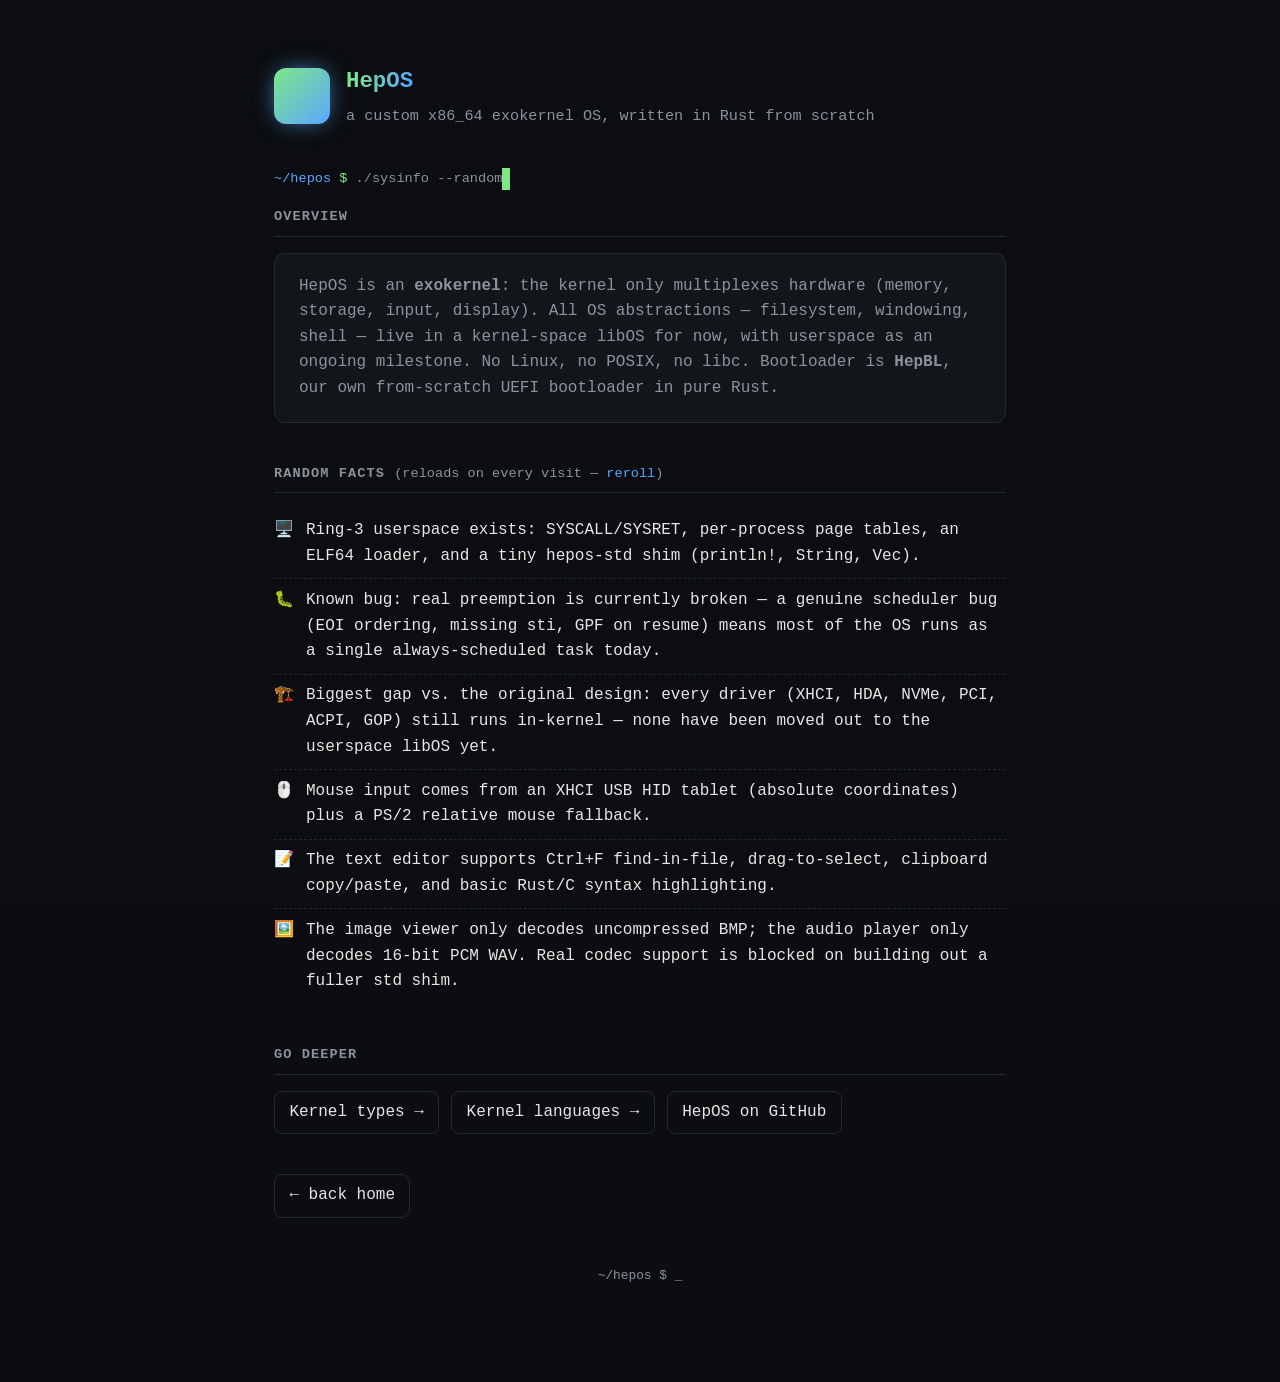
==== hepos.html @ 76fafe7e "Add files via upload" ====
<!DOCTYPE html>
<html lang="en">
<head>
<meta charset="UTF-8">
<meta name="viewport" content="width=device-width, initial-scale=1.0">
<title>HepOS — project details</title>
<link rel="stylesheet" href="style.css">
</head>
<body>

  <header>
    <div class="avatar" aria-hidden="true"></div>
    <div>
      <h1><span class="glow-text">HepOS</span></h1>
      <div class="subtitle">a custom x86_64 exokernel OS, written in Rust from scratch</div>
    </div>
  </header>

  <p class="prompt"><span class="path">~/hepos</span> <span class="dollar">$</span> ./sysinfo --random<span class="cursor-blink">&nbsp;</span></p>

  <section>
    <h2>Overview</h2>
    <div class="card">
      <p>HepOS is an <strong>exokernel</strong>: the kernel only multiplexes hardware (memory, storage, input, display). All OS abstractions — filesystem, windowing, shell — live in a kernel-space libOS for now, with userspace as an ongoing milestone. No Linux, no POSIX, no libc. Bootloader is <strong>HepBL</strong>, our own from-scratch UEFI bootloader in pure Rust.</p>
    </div>
  </section>

  <section>
    <h2>Random facts <span id="reroll-hint" style="text-transform:none;letter-spacing:normal;font-weight:normal;">(reloads on every visit — <a href="javascript:void(0)" onclick="location.reload()">reroll</a>)</span></h2>
    <ul class="facts" id="fact-list"></ul>
  </section>

  <section>
    <h2>Go deeper</h2>
    <div class="links">
      <a href="kernel-types.html">Kernel types →</a>
      <a href="kernel-languages.html">Kernel languages →</a>
      <a href="https://github.com/The-Hep-Group/HepOS">HepOS on GitHub</a>
    </div>
  </section>

  <div class="links">
    <a href="index.html">← back home</a>
  </div>

  <footer>
    <span class="path">~/hepos</span> <span class="dollar">$</span> _
  </footer>

  <script src="bg-fx.js"></script>
  <script>
    var FACTS = [
      ["✅", "The kernel is a genuine exokernel — hardware multiplexing only, no policy baked in."],
      ["🦀", "Written in Rust nightly, no_std + alloc, targeting x86_64-unknown-none bare metal."],
      ["🛫", "HepBL, our own UEFI bootloader, replaced Limine — hand-written UEFI FFI, zero external crates."],
      ["⚙️", "The entire assembly footprint of the bootloader handoff is five instructions: cli, load CR3, load RSP, zero RBP, jmp to the kernel entry."],
      ["💾", "HepFS is a custom flat-inode filesystem: 4KB blocks, 12 direct blocks + indirect + double-indirect, max file size ~4GB."],
      ["🖱️", "Mouse input comes from an XHCI USB HID tablet (absolute coordinates) plus a PS/2 relative mouse fallback."],
      ["🎨", "The desktop is fully software-rendered onto a GOP framebuffer — double-buffered, no tearing, ~60fps."],
      ["🪟", "Every app supports multiple instances — Terminal, Editor, Files, Image Viewer — with taskbar grouping and jump lists."],
      ["🌐", "The networking stack is hand-written: ARP, ICMP, IP, TCP (3-way handshake), a DNS resolver, and an HTTP GET client (wget)."],
      ["🔊", "Intel HDA audio works via a real DMA PCM stream — beep(hz, ms) and WAV playback, both non-blocking with a poll-once-per-frame state machine."],
      ["🖥️", "Ring-3 userspace exists: SYSCALL/SYSRET, per-process page tables, an ELF64 loader, and a tiny hepos-std shim (println!, String, Vec)."],
      ["🐛", "Known bug: real preemption is currently broken — a genuine scheduler bug (EOI ordering, missing sti, GPF on resume) means most of the OS runs as a single always-scheduled task today."],
      ["🏗️", "Biggest gap vs. the original design: every driver (XHCI, HDA, NVMe, PCI, ACPI, GOP) still runs in-kernel — none have been moved out to the userspace libOS yet."],
      ["📀", "Storage is NVMe-only right now — no AHCI/SATA driver exists, despite the original plan calling for both."],
      ["🖼️", "The image viewer only decodes uncompressed BMP; the audio player only decodes 16-bit PCM WAV. Real codec support is blocked on building out a fuller std shim."],
      ["⌨️", "The terminal has 30+ commands, history, tab completion, and live syntax-highlighted input as you type — reusing the same tokenizer as the text editor."],
      ["📝", "The text editor supports Ctrl+F find-in-file, drag-to-select, clipboard copy/paste, and basic Rust/C syntax highlighting."],
      ["🧠", "x2APIC is used in MSR mode specifically to avoid mapping xAPIC MMIO at a fixed physical address."],
      ["🔌", "PCI devices are enumerated via raw config-space access (ports 0xCF8/0xCFC) — no ACPI tables needed for basic enumeration."],
      ["🧩", "The memory allocator is a slab allocator with 10 size classes from 8 bytes to 4KB, backed by a bitmap physical memory manager."]
    ];

    function shuffle(arr) {
      var a = arr.slice();
      for (var i = a.length - 1; i > 0; i--) {
        var j = Math.floor(Math.random() * (i + 1));
        var tmp = a[i]; a[i] = a[j]; a[j] = tmp;
      }
      return a;
    }

    var chosen = shuffle(FACTS).slice(0, 6);
    var list = document.getElementById("fact-list");
    chosen.forEach(function (f, i) {
      var li = document.createElement("li");
      li.style.animationDelay = (0.05 * (i + 1)) + "s";
      var emoji = document.createElement("span");
      emoji.className = "emoji";
      emoji.textContent = f[0];
      var text = document.createElement("span");
      text.textContent = f[1];
      li.appendChild(emoji);
      li.appendChild(text);
      list.appendChild(li);
    });
  </script>
</body>
</html>
---- style.css ----
:root {
  --bg: #0b0d10;
  --bg-alt: #12151a;
  --fg: #e6e6e6;
  --muted: #8a929e;
  --accent: #7ee787;
  --accent2: #58a6ff;
  --accent3: #f2cc60;
  --border: #232830;
  --mono: "SFMono-Regular", Consolas, "Liberation Mono", Menlo, monospace;
}
* { box-sizing: border-box; }
html, body {
  margin: 0;
  padding: 0;
  background: var(--bg);
  color: var(--fg);
  font-family: var(--mono);
  line-height: 1.6;
}
body {
  max-width: 780px;
  margin: 0 auto;
  padding: 4rem 1.5rem 6rem;
  position: relative;
  z-index: 1;
}
a { color: var(--accent2); text-decoration: none; }
a:hover { text-decoration: underline; }

/* animated backdrop canvas sits behind everything */
#bg-fx {
  position: fixed;
  inset: 0;
  z-index: 0;
  pointer-events: none;
}

/* subtle scanline overlay */
body::before {
  content: "";
  position: fixed;
  inset: 0;
  z-index: 2;
  pointer-events: none;
  background: repeating-linear-gradient(
    to bottom,
    rgba(255,255,255,0.015) 0px,
    rgba(255,255,255,0.015) 1px,
    transparent 1px,
    transparent 3px
  );
  mix-blend-mode: overlay;
}

header {
  display: flex;
  align-items: center;
  gap: 1rem;
  margin-bottom: 2.5rem;
}
.avatar {
  width: 56px;
  height: 56px;
  border-radius: 12px;
  background: linear-gradient(135deg, var(--accent), var(--accent2), var(--accent3));
  background-size: 200% 200%;
  animation: gradient-shift 6s ease infinite;
  flex-shrink: 0;
  box-shadow: 0 0 24px -6px var(--accent2);
}
@keyframes gradient-shift {
  0%, 100% { background-position: 0% 50%; }
  50% { background-position: 100% 50%; }
}
h1 {
  margin: 0;
  font-size: 1.4rem;
  color: var(--fg);
}
.glow-text {
  background: linear-gradient(90deg, var(--accent), var(--accent2), var(--accent3), var(--accent));
  background-size: 300% auto;
  -webkit-background-clip: text;
  background-clip: text;
  color: transparent;
  animation: glow-shift 5s linear infinite;
}
@keyframes glow-shift {
  to { background-position: 300% center; }
}
.wave { display: inline-block; animation: wave 2.2s infinite; transform-origin: 70% 70%; }
@keyframes wave {
  0%, 60%, 100% { transform: rotate(0deg); }
  10% { transform: rotate(14deg); }
  20% { transform: rotate(-8deg); }
  30% { transform: rotate(14deg); }
  40% { transform: rotate(-4deg); }
  50% { transform: rotate(10deg); }
}
.subtitle {
  color: var(--muted);
  font-size: 0.95rem;
  margin-top: 0.25rem;
}

.prompt {
  color: var(--muted);
  font-size: 0.85rem;
  margin: 0 0 1rem;
}
.prompt .path { color: var(--accent2); }
.prompt .dollar { color: var(--accent); }
.cursor-blink {
  display: inline-block;
  width: 0.55em;
  background: var(--accent);
  animation: blink 1s step-end infinite;
}
@keyframes blink { 50% { opacity: 0; } }

section { margin-bottom: 2.5rem; }
section h2 {
  font-size: 0.85rem;
  text-transform: uppercase;
  letter-spacing: 0.08em;
  color: var(--muted);
  border-bottom: 1px solid var(--border);
  padding-bottom: 0.5rem;
  margin-bottom: 1rem;
}

ul.facts { list-style: none; margin: 0; padding: 0; }
ul.facts li {
  padding: 0.55rem 0;
  border-bottom: 1px dashed var(--border);
  display: flex;
  gap: 0.75rem;
  opacity: 0;
  animation: fade-in-up 0.5s ease forwards;
}
ul.facts li:last-child { border-bottom: none; }
ul.facts .emoji { flex-shrink: 0; }
@keyframes fade-in-up {
  from { opacity: 0; transform: translateY(6px); }
  to { opacity: 1; transform: translateY(0); }
}

.card {
  background: var(--bg-alt);
  border: 1px solid var(--border);
  border-radius: 10px;
  padding: 1.25rem 1.5rem;
  transition: border-color 0.25s ease, transform 0.25s ease, box-shadow 0.25s ease;
}
.card.clickable { cursor: pointer; display: block; }
.card.clickable:hover {
  border-color: var(--accent2);
  transform: translateY(-3px);
  box-shadow: 0 10px 30px -12px rgba(88, 166, 255, 0.35);
  text-decoration: none;
}
.card h3 { margin: 0 0 0.5rem; color: var(--accent); font-size: 1.05rem; }
.card p { margin: 0; color: var(--muted); }
.card .hint {
  margin-top: 0.75rem;
  font-size: 0.75rem;
  color: var(--accent2);
}
.tags { margin-top: 0.9rem; display: flex; flex-wrap: wrap; gap: 0.5rem; }
.tag {
  font-size: 0.75rem;
  color: var(--accent2);
  border: 1px solid var(--border);
  border-radius: 999px;
  padding: 0.2rem 0.7rem;
}

.links { display: flex; flex-wrap: wrap; gap: 0.75rem; }
.links a {
  border: 1px solid var(--border);
  border-radius: 8px;
  padding: 0.5rem 0.9rem;
  color: var(--fg);
  transition: border-color 0.2s ease, transform 0.2s ease;
}
.links a:hover {
  border-color: var(--accent2);
  text-decoration: none;
  transform: translateY(-2px);
}

.status-line {
  color: var(--muted);
  font-size: 0.8rem;
  margin: 1.5rem 0;
}
.status-line .ok { color: var(--accent); }

footer {
  margin-top: 3rem;
  color: var(--muted);
  font-size: 0.8rem;
  text-align: center;
}

::selection { background: var(--accent2); color: #04121f; }
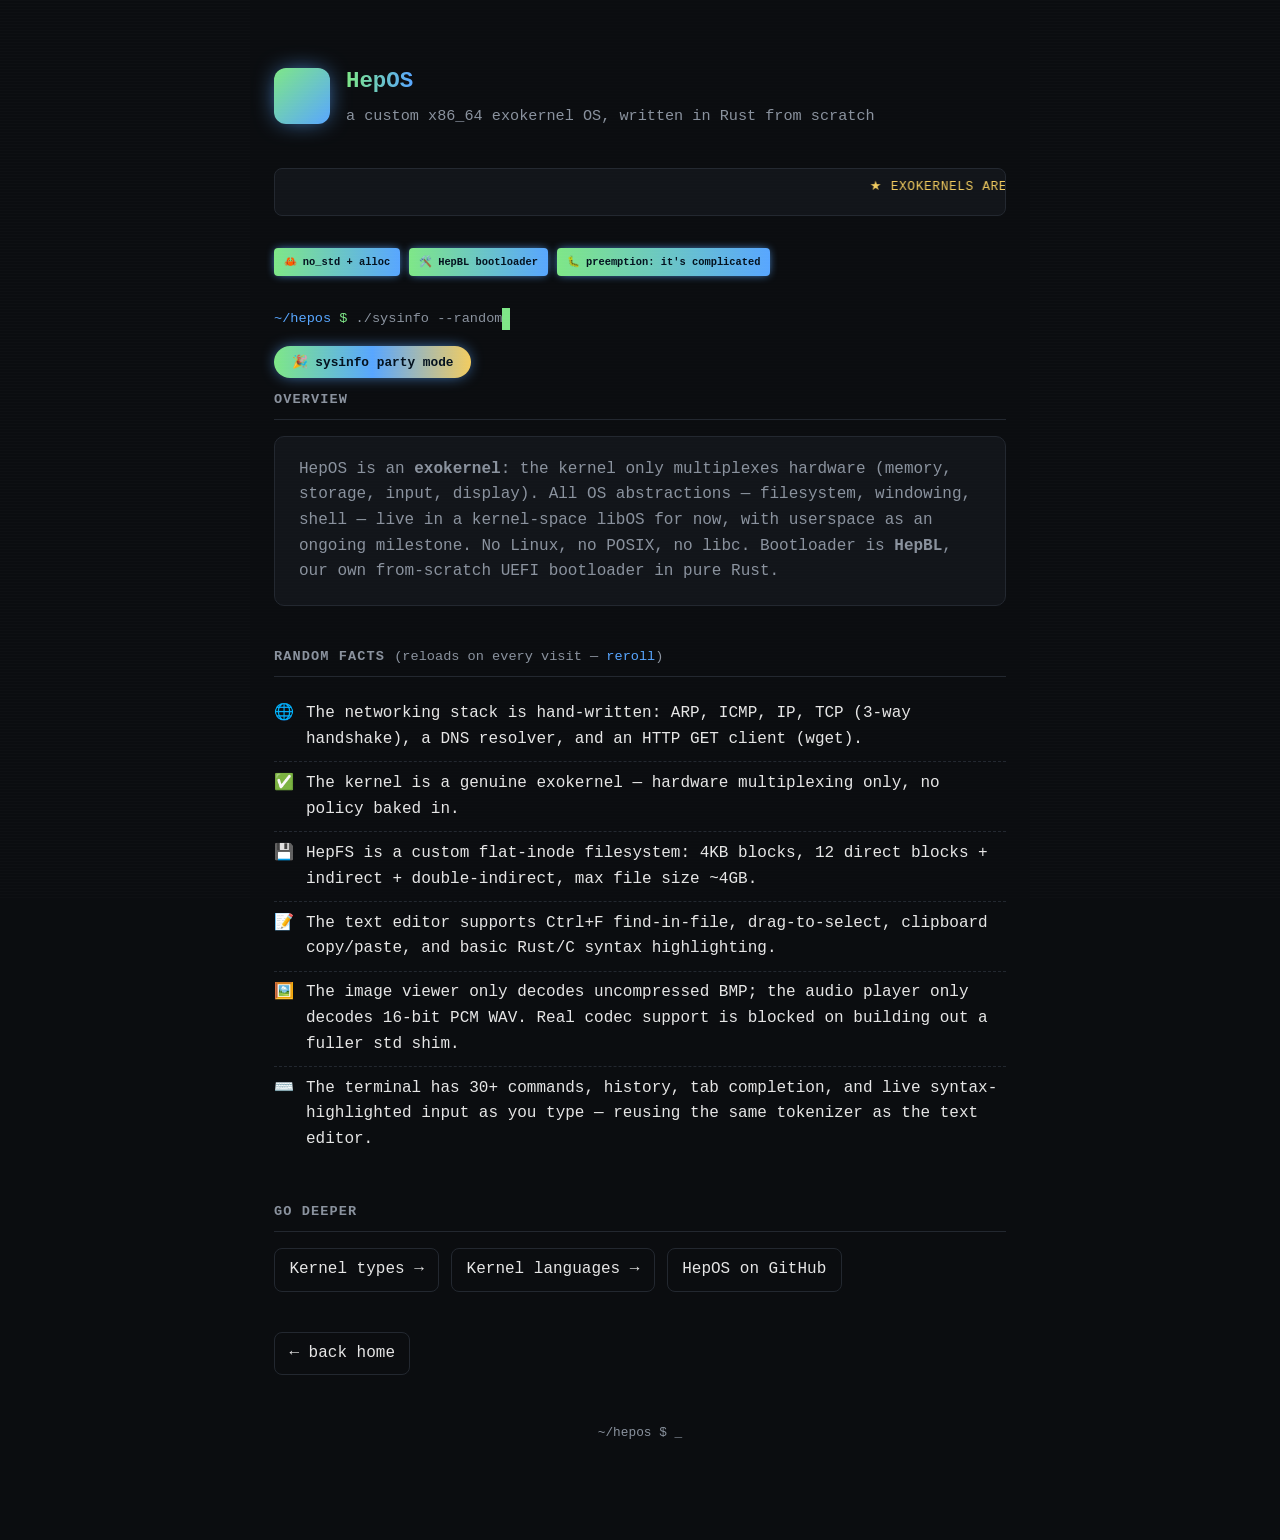
==== commit 485056f5: "add EVEN MORE FX fah" ====
--- a/hepos.html
+++ b/hepos.html
@@ -16,7 +16,19 @@
     </div>
   </header>
 
+  <div class="marquee-wrap">
+    <marquee>★ EXOKERNELS ARE UNDERRATED ★ WRITTEN IN 100% RUST ★ NO LINUX WAS USED IN THE MAKING OF THIS OS ★ HAND CRAFTED BOOTLOADER ★</marquee>
+  </div>
+
+  <div class="badge-row">
+    <span class="badge">🦀 no_std + alloc</span>
+    <span class="badge">🛠️ HepBL bootloader</span>
+    <span class="badge">🐛 preemption: it's complicated</span>
+  </div>
+
   <p class="prompt"><span class="path">~/hepos</span> <span class="dollar">$</span> ./sysinfo --random<span class="cursor-blink">&nbsp;</span></p>
+
+  <button class="confetti-btn" onclick="blastConfetti()" type="button">🎉 sysinfo party mode</button>
 
   <section>
     <h2>Overview</h2>
@@ -48,6 +60,7 @@
   </footer>
 
   <script src="bg-fx.js"></script>
+  <script src="sparkles.js"></script>
   <script>
     var FACTS = [
       ["✅", "The kernel is a genuine exokernel — hardware multiplexing only, no policy baked in."],
--- a/style.css
+++ b/style.css
@@ -205,3 +205,138 @@
 }
 
 ::selection { background: var(--accent2); color: #04121f; }
+
+/* ============ EXTRA VISUAL NOISE (no reason, just vibes) ============ */
+
+.marquee-wrap {
+  border: 1px solid var(--border);
+  border-radius: 8px;
+  background: var(--bg-alt);
+  overflow: hidden;
+  margin: 0 0 2rem;
+  padding: 0.5rem 0;
+}
+.marquee-wrap marquee {
+  color: var(--accent3);
+  font-size: 0.8rem;
+  letter-spacing: 0.05em;
+}
+
+.badge-row {
+  display: flex;
+  flex-wrap: wrap;
+  gap: 0.6rem;
+  margin: 0 0 2rem;
+}
+.badge-row .badge {
+  font-size: 0.65rem;
+  padding: 0.35rem 0.6rem;
+  border-radius: 4px;
+  color: #04121f;
+  font-weight: bold;
+  background: linear-gradient(90deg, var(--accent), var(--accent2), var(--accent3), var(--accent));
+  background-size: 300% auto;
+  animation: glow-shift 4s linear infinite;
+  box-shadow: 0 0 10px -2px var(--accent2);
+}
+
+/* rainbow chasing border on cards */
+.card {
+  position: relative;
+}
+.card::before {
+  content: "";
+  position: absolute;
+  inset: -2px;
+  border-radius: 12px;
+  padding: 2px;
+  background: conic-gradient(from var(--rainbow-angle, 0deg), var(--accent), var(--accent2), var(--accent3), var(--accent));
+  -webkit-mask: linear-gradient(#000 0 0) content-box, linear-gradient(#000 0 0);
+  -webkit-mask-composite: xor;
+  mask-composite: exclude;
+  opacity: 0;
+  transition: opacity 0.25s ease;
+  animation: rainbow-spin 4s linear infinite;
+  pointer-events: none;
+  z-index: -1;
+}
+.card:hover::before { opacity: 1; }
+@property --rainbow-angle {
+  syntax: '<angle>';
+  initial-value: 0deg;
+  inherits: false;
+}
+@keyframes rainbow-spin {
+  to { --rainbow-angle: 360deg; }
+}
+
+/* glitchy headings, because why not */
+h1, section h2 {
+  cursor: default;
+  transition: text-shadow 0.15s ease;
+}
+h1:hover, section h2:hover {
+  animation: glitch 0.3s steps(2) infinite;
+}
+@keyframes glitch {
+  0% { text-shadow: 2px 0 var(--accent2), -2px 0 var(--accent3); }
+  50% { text-shadow: -2px 0 var(--accent2), 2px 0 var(--accent3); }
+  100% { text-shadow: 2px 0 var(--accent3), -2px 0 var(--accent2); }
+}
+
+/* sparkle emoji that drifts across the page for absolutely no reason */
+.floaty-sparkle {
+  position: fixed;
+  pointer-events: none;
+  z-index: 3;
+  font-size: 1.1rem;
+  animation: float-up linear forwards;
+  opacity: 0.85;
+}
+@keyframes float-up {
+  from { transform: translateY(0) rotate(0deg); opacity: 0.85; }
+  to { transform: translateY(-120px) rotate(180deg); opacity: 0; }
+}
+
+.confetti-btn {
+  font-family: var(--mono);
+  font-size: 0.8rem;
+  color: #04121f;
+  font-weight: bold;
+  background: linear-gradient(90deg, var(--accent), var(--accent2), var(--accent3));
+  border: none;
+  border-radius: 999px;
+  padding: 0.5rem 1.1rem;
+  cursor: pointer;
+  box-shadow: 0 0 16px -4px var(--accent2);
+  transition: transform 0.15s ease;
+}
+.confetti-btn:hover { transform: scale(1.06) rotate(-1deg); }
+.confetti-piece {
+  position: fixed;
+  top: 0;
+  z-index: 999;
+  pointer-events: none;
+  border-radius: 2px;
+  animation: confetti-fall linear forwards;
+}
+@keyframes confetti-fall {
+  to { transform: translateY(100vh) rotate(720deg); opacity: 0.2; }
+}
+
+/* retro visitor odometer, deeply unnecessary */
+.odometer {
+  display: inline-flex;
+  gap: 2px;
+  margin-left: 0.6rem;
+  font-family: var(--mono);
+}
+.odometer span {
+  background: #000;
+  color: var(--accent);
+  border: 1px solid var(--border);
+  padding: 0.05rem 0.35rem;
+  border-radius: 2px;
+  font-size: 0.75rem;
+  text-shadow: 0 0 6px var(--accent);
+}
